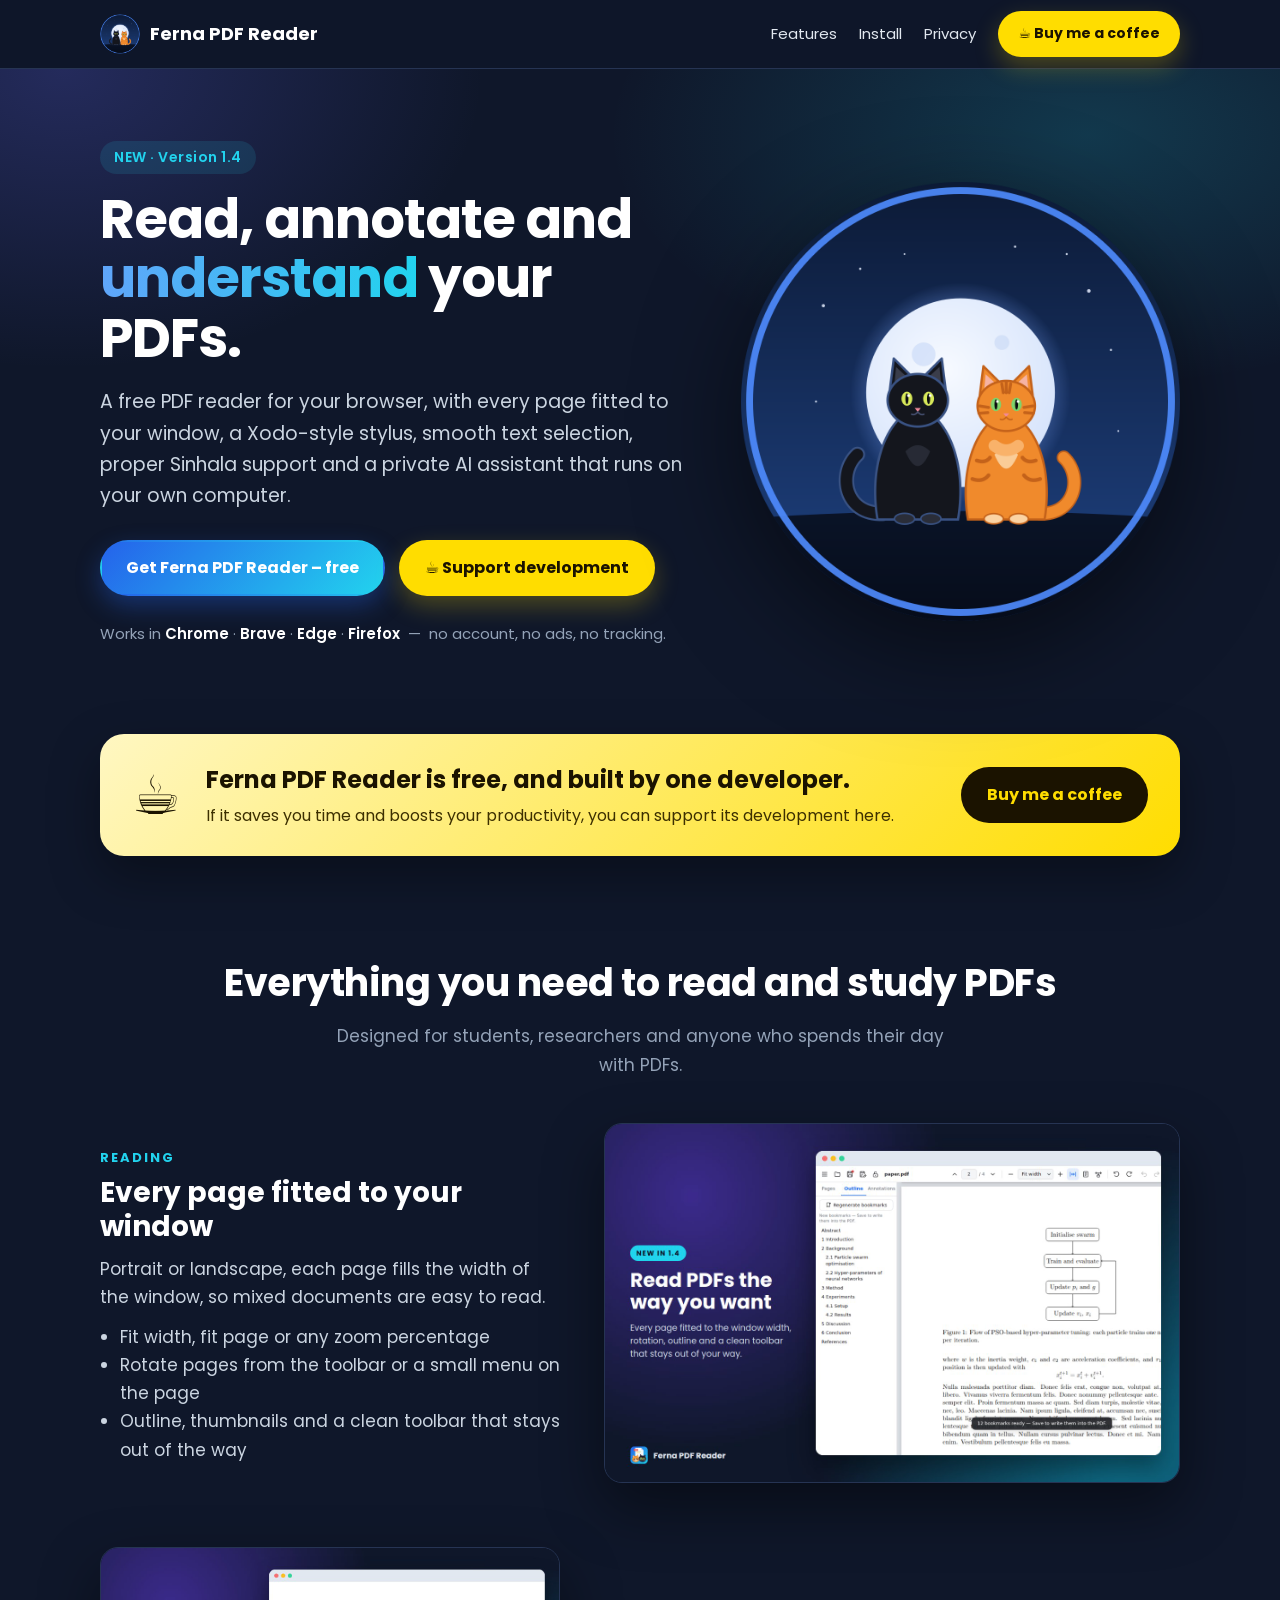
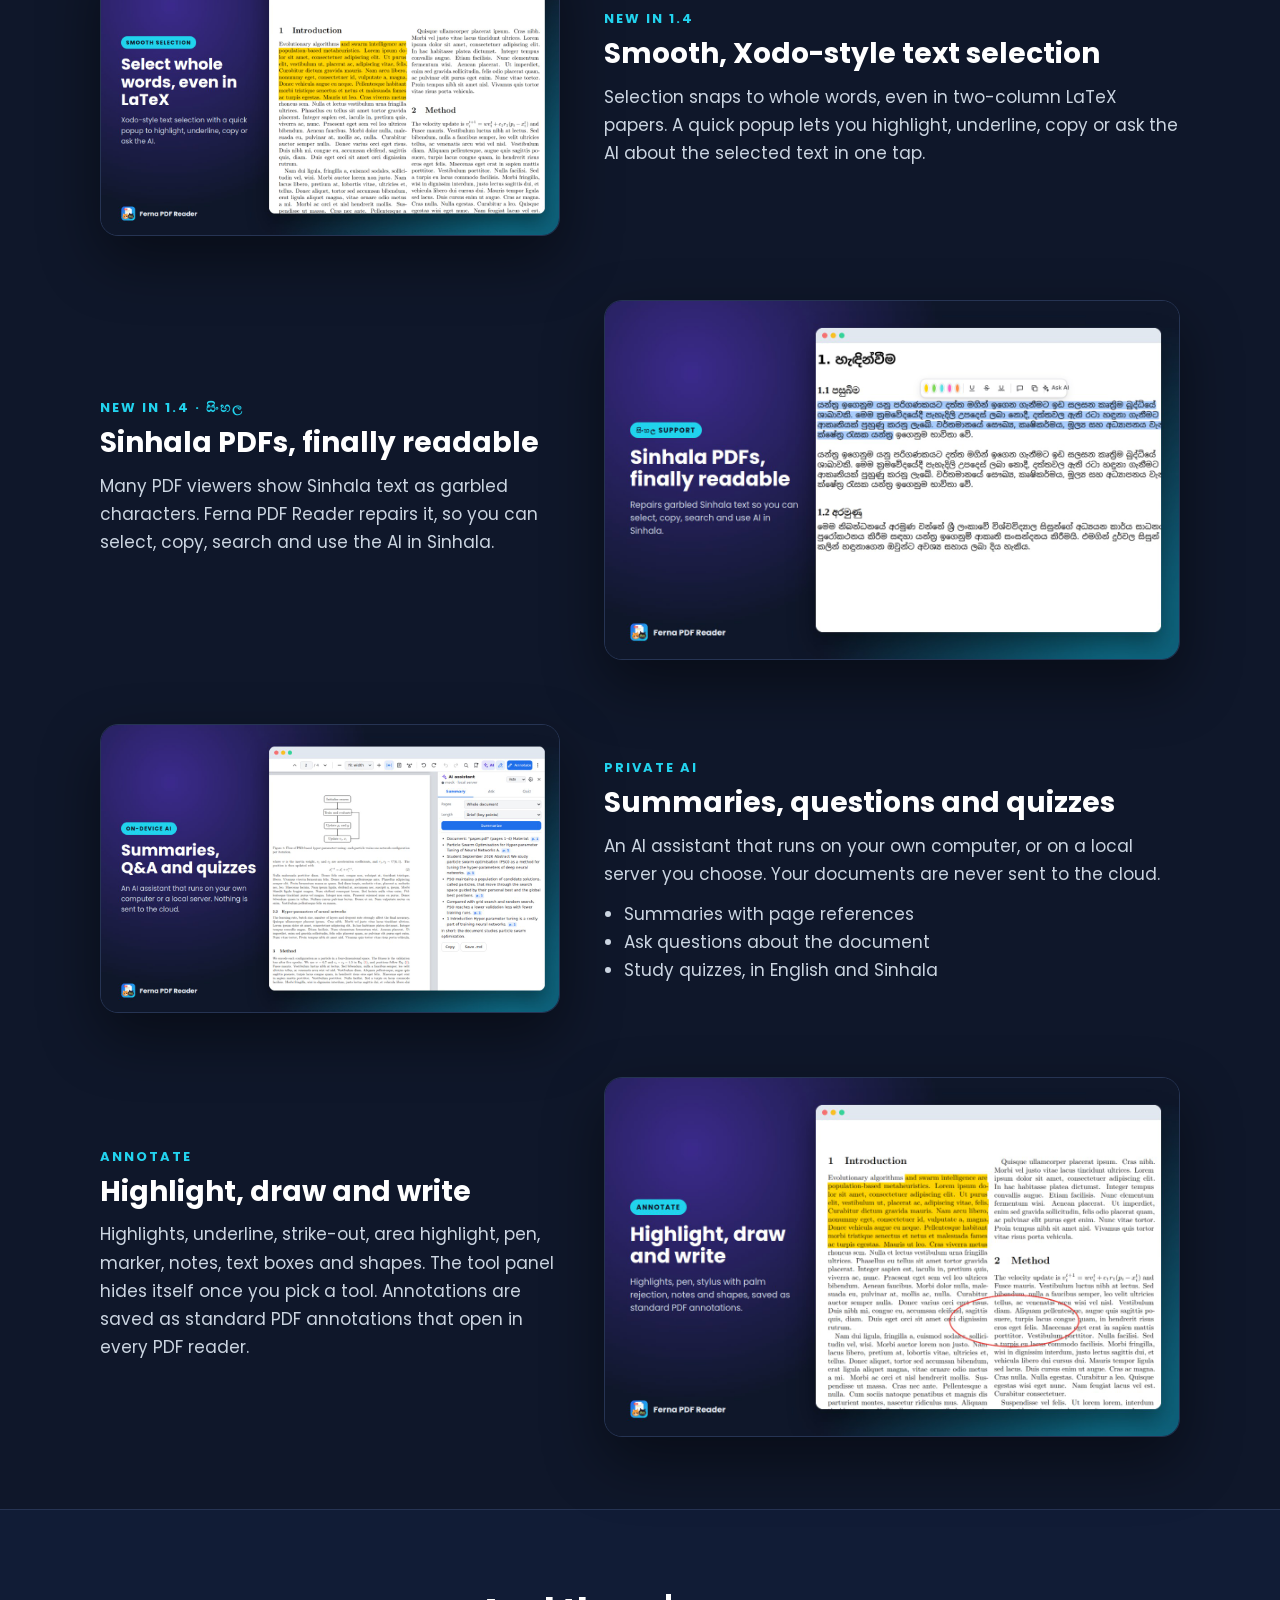
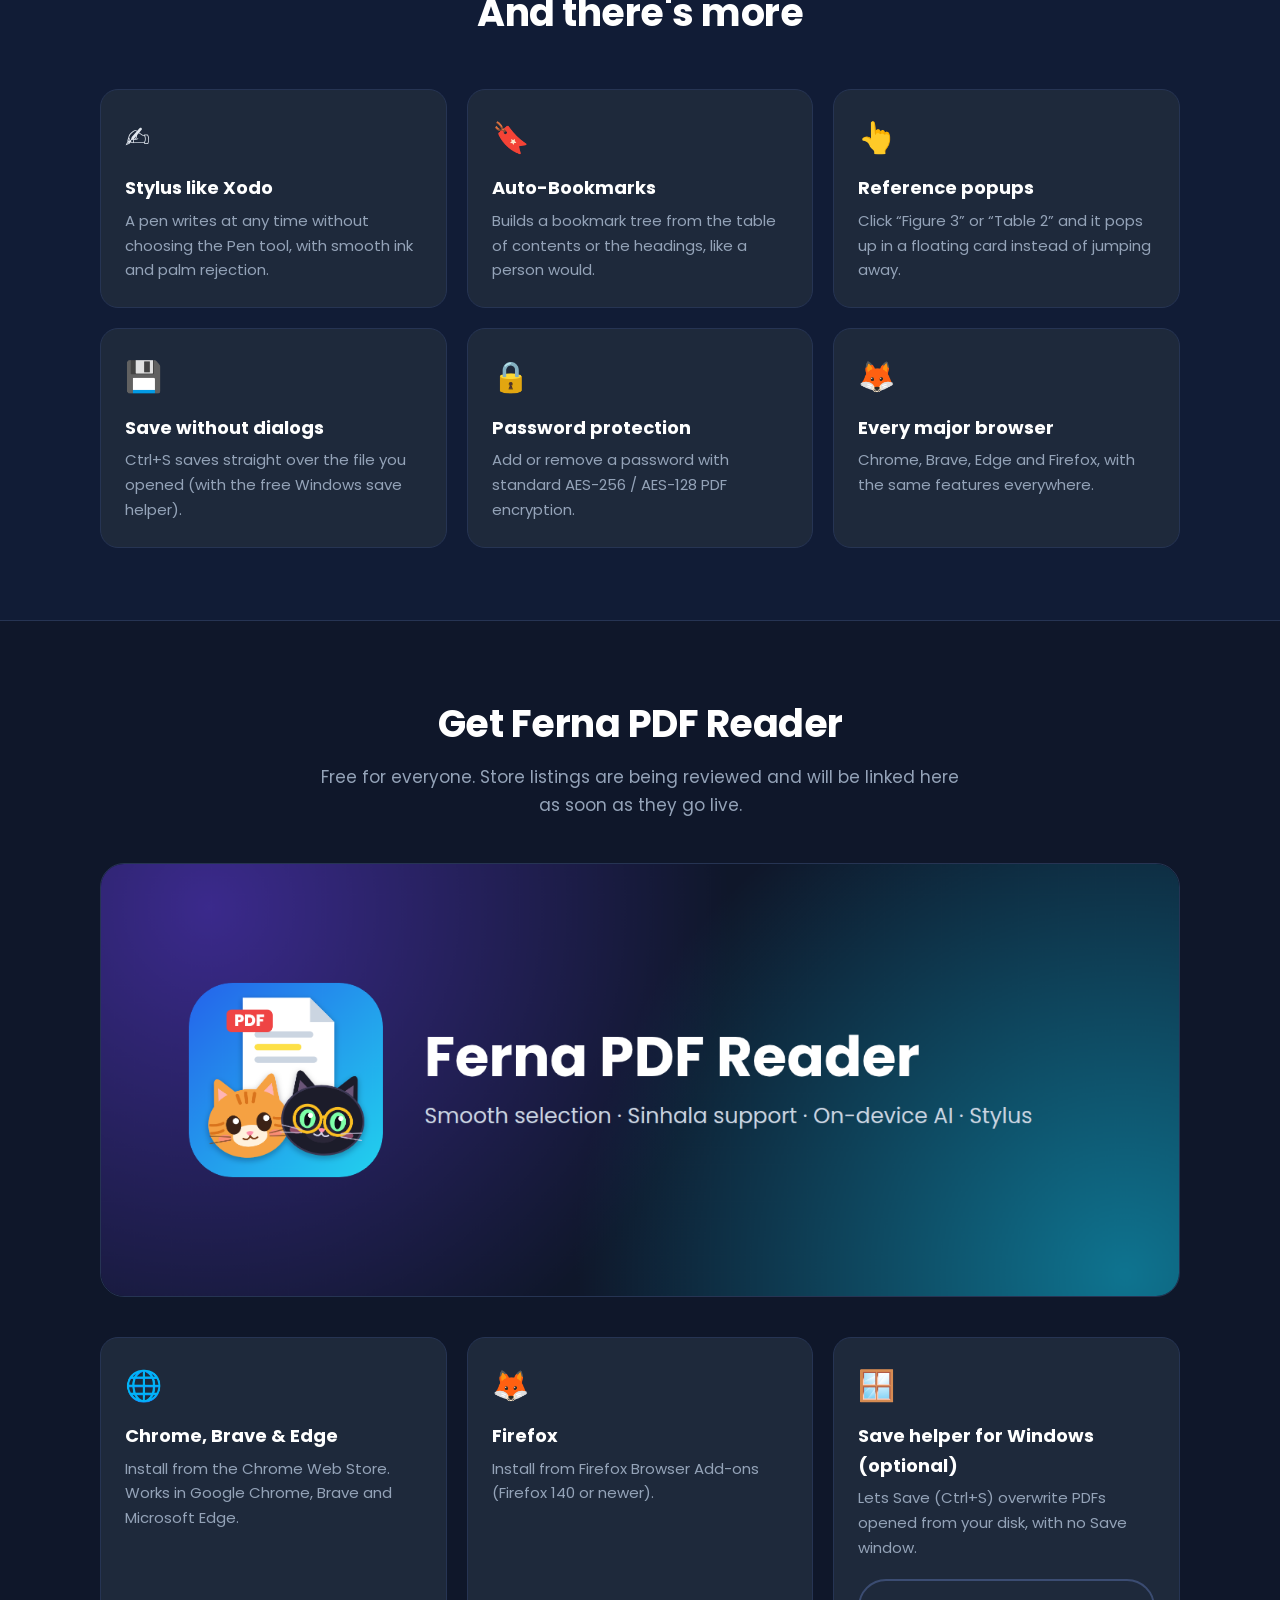
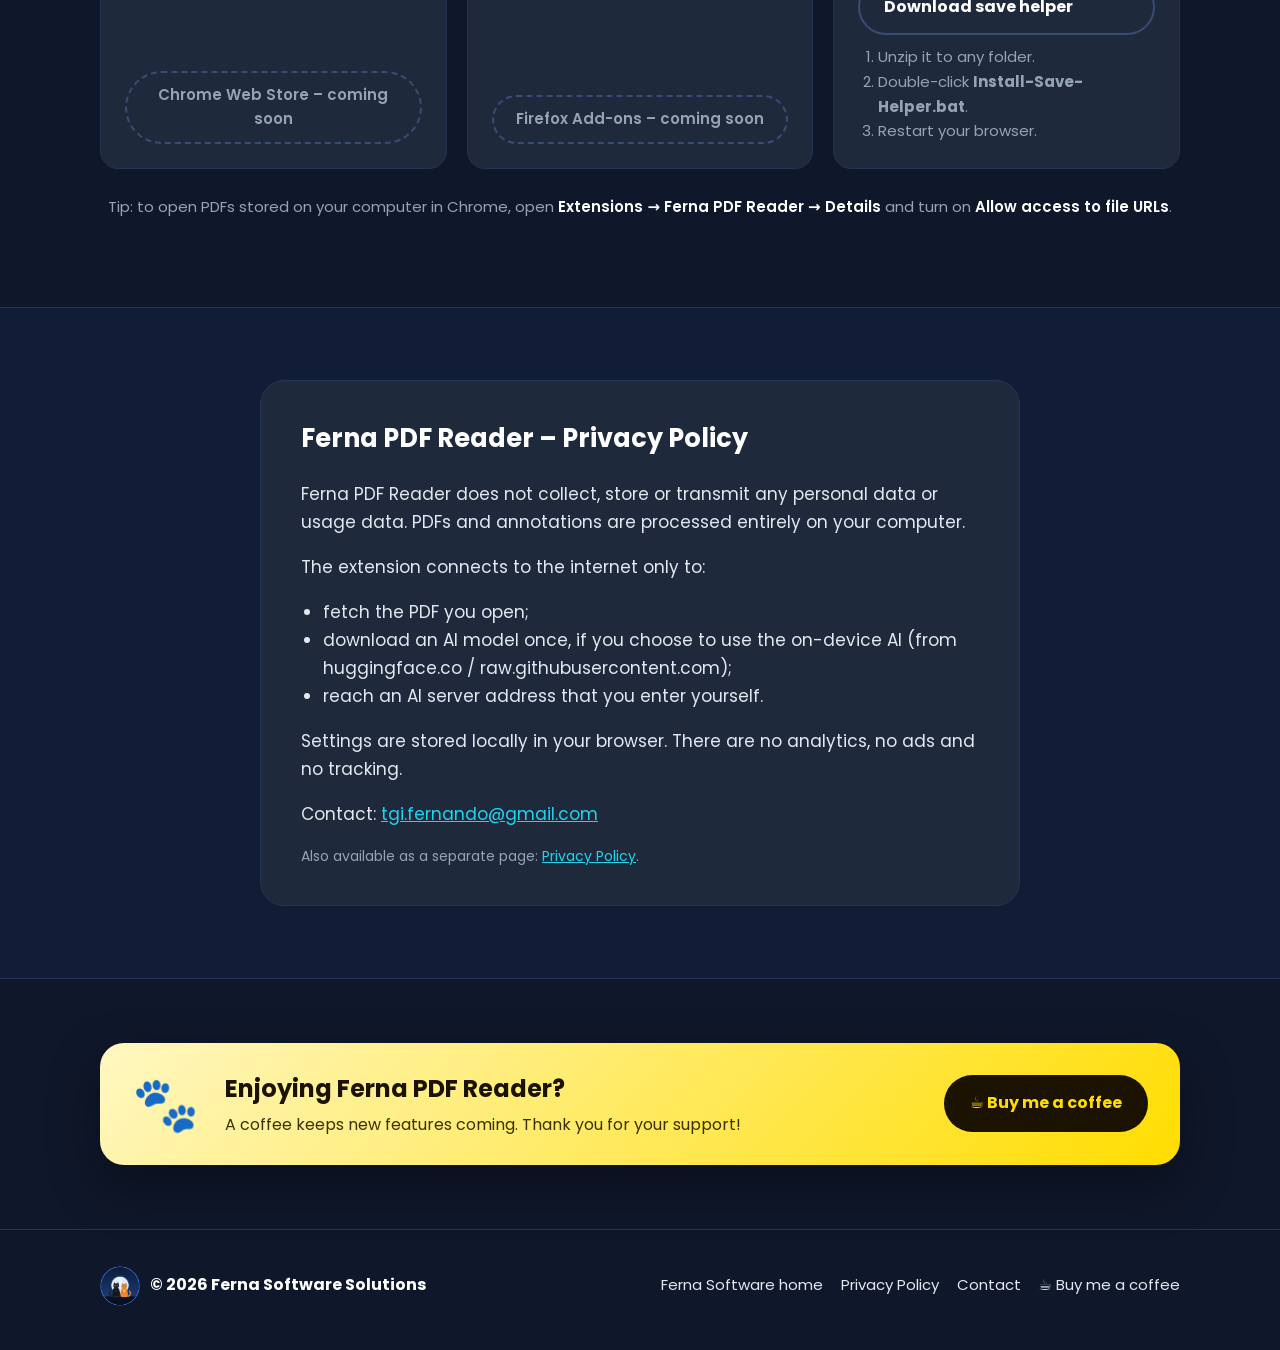
==== ferna-pdf-reader/index.html @ 23921cb3 "Add files via upload" ====
<!doctype html>
<html lang="en">
<head>
<meta charset="utf-8">
<meta name="viewport" content="width=device-width, initial-scale=1">
<title>Ferna PDF Reader – Free PDF reader &amp; annotator for Chrome, Edge &amp; Firefox</title>
<meta name="description" content="Ferna PDF Reader: a free PDF reader and annotator with fit-to-width pages, Xodo-style stylus, smooth text selection, Sinhala support, reference popups and private on-device AI.">
<meta property="og:title" content="Ferna PDF Reader">
<meta property="og:description" content="Free PDF reader & annotator: smooth selection, Sinhala support, on-device AI, stylus.">
<meta property="og:image" content="assets/ferna-pdf-reader-banner.png">
<link rel="icon" type="image/png" sizes="32x32" href="assets/favicon-32.png">
<link rel="apple-touch-icon" href="assets/favicon-180.png">
<link rel="preconnect" href="https://fonts.googleapis.com">
<link rel="preconnect" href="https://fonts.gstatic.com" crossorigin>
<link href="https://fonts.googleapis.com/css2?family=Poppins:wght@400;500;600;700&display=swap" rel="stylesheet">
<link rel="stylesheet" href="style.css">
</head>
<body>

<header class="top">
  <div class="wrap">
    <a class="brand" href="#top"><img src="assets/ferna-cats-logo.png" alt="Ferna PDF Reader logo"><span>Ferna PDF Reader</span></a>
    <nav class="links">
      <a href="#features">Features</a>
      <a href="#install">Install</a>
      <a href="#privacy">Privacy</a>
      <a class="btn btn-coffee" href="https://buymeacoffee.com/fernasolutions" target="_blank" rel="noopener">☕ Buy me a coffee</a>
    </nav>
  </div>
</header>

<main id="top">

  <!-- Hero -->
  <div class="hero">
    <div class="wrap">
      <div>
        <span class="pill">NEW · Version 1.4</span>
        <h1>Read, annotate and <span>understand</span> your PDFs.</h1>
        <p class="lead">A free PDF reader for your browser, with every page fitted to your window, a Xodo-style stylus,
          smooth text selection, proper Sinhala support and a private AI assistant that runs on your own computer.</p>
        <div class="cta">
          <a class="btn btn-primary" href="#install">Get Ferna PDF Reader – free</a>
          <a class="btn btn-coffee" href="https://buymeacoffee.com/fernasolutions" target="_blank" rel="noopener">☕ Support development</a>
        </div>
        <p class="browsers">Works in <b>Chrome</b> · <b>Brave</b> · <b>Edge</b> · <b>Firefox</b> &nbsp;—&nbsp; no account, no ads, no tracking.</p>
      </div>
      <div class="hero-art">
        <img src="assets/ferna-cats-logo.png" alt="The Ferna cats sitting under a full moon">
      </div>
    </div>
  </div>

  <!-- Buy Me a Coffee (prominent) -->
  <div class="support">
    <div class="wrap">
      <div class="support-card">
        <div class="cup">☕</div>
        <div>
          <h2>Ferna PDF Reader is free, and built by one developer.</h2>
          <p>If it saves you time and boosts your productivity, you can support its development here.</p>
        </div>
        <a class="btn" href="https://buymeacoffee.com/fernasolutions" target="_blank" rel="noopener">Buy me a coffee</a>
      </div>
    </div>
  </div>

  <!-- Features -->
  <section id="features">
    <div class="wrap">
      <div class="section-title">
        <h2>Everything you need to read and study PDFs</h2>
        <p>Designed for students, researchers and anyone who spends their day with PDFs.</p>
      </div>

      <div class="feature">
        <div class="text">
          <span class="tag">Reading</span>
          <h3>Every page fitted to your window</h3>
          <p>Portrait or landscape, each page fills the width of the window, so mixed documents are easy to read.</p>
          <ul>
            <li>Fit width, fit page or any zoom percentage</li>
            <li>Rotate pages from the toolbar or a small menu on the page</li>
            <li>Outline, thumbnails and a clean toolbar that stays out of the way</li>
          </ul>
        </div>
        <div class="shot"><img src="assets/screenshot-1-reader.jpg" alt="Ferna PDF Reader showing a document with its outline" loading="lazy"></div>
      </div>

      <div class="feature flip">
        <div class="text">
          <span class="tag">New in 1.4</span>
          <h3>Smooth, Xodo-style text selection</h3>
          <p>Selection snaps to whole words, even in two-column LaTeX papers. A quick popup lets you highlight,
            underline, copy or ask the AI about the selected text in one tap.</p>
        </div>
        <div class="shot"><img src="assets/screenshot-2-selection.jpg" alt="Highlighted text in a two-column paper" loading="lazy"></div>
      </div>

      <div class="feature">
        <div class="text">
          <span class="tag">New in 1.4 · සිංහල</span>
          <h3>Sinhala PDFs, finally readable</h3>
          <p>Many PDF viewers show Sinhala text as garbled characters. Ferna PDF Reader repairs it, so you can select,
            copy, search and use the AI in Sinhala.</p>
        </div>
        <div class="shot"><img src="assets/screenshot-3-sinhala.jpg" alt="A Sinhala PDF with selectable text" loading="lazy"></div>
      </div>

      <div class="feature flip">
        <div class="text">
          <span class="tag">Private AI</span>
          <h3>Summaries, questions and quizzes</h3>
          <p>An AI assistant that runs on your own computer, or on a local server you choose. Your documents are never
            sent to the cloud.</p>
          <ul>
            <li>Summaries with page references</li>
            <li>Ask questions about the document</li>
            <li>Study quizzes, in English and Sinhala</li>
          </ul>
        </div>
        <div class="shot"><img src="assets/screenshot-4-ai.jpg" alt="The AI assistant summarising a paper" loading="lazy"></div>
      </div>

      <div class="feature">
        <div class="text">
          <span class="tag">Annotate</span>
          <h3>Highlight, draw and write</h3>
          <p>Highlights, underline, strike-out, area highlight, pen, marker, notes, text boxes and shapes. The tool panel
            hides itself once you pick a tool. Annotations are saved as standard PDF annotations that open in every PDF reader.</p>
        </div>
        <div class="shot"><img src="assets/screenshot-5-annotate.jpg" alt="Highlighted text and pen ink on a page" loading="lazy"></div>
      </div>
    </div>
  </section>

  <!-- More features -->
  <section class="alt">
    <div class="wrap">
      <div class="section-title"><h2>And there's more</h2></div>
      <div class="grid">
        <div class="card"><div class="ic">✍️</div><h4>Stylus like Xodo</h4><p>A pen writes at any time without choosing the Pen tool, with smooth ink and palm rejection.</p></div>
        <div class="card"><div class="ic">🔖</div><h4>Auto-Bookmarks</h4><p>Builds a bookmark tree from the table of contents or the headings, like a person would.</p></div>
        <div class="card"><div class="ic">👆</div><h4>Reference popups</h4><p>Click “Figure 3” or “Table 2” and it pops up in a floating card instead of jumping away.</p></div>
        <div class="card"><div class="ic">💾</div><h4>Save without dialogs</h4><p>Ctrl+S saves straight over the file you opened (with the free Windows save helper).</p></div>
        <div class="card"><div class="ic">🔒</div><h4>Password protection</h4><p>Add or remove a password with standard AES-256 / AES-128 PDF encryption.</p></div>
        <div class="card"><div class="ic">🦊</div><h4>Every major browser</h4><p>Chrome, Brave, Edge and Firefox, with the same features everywhere.</p></div>
      </div>
    </div>
  </section>

  <!-- Install -->
  <section id="install">
    <div class="wrap">
      <div class="section-title">
        <h2>Get Ferna PDF Reader</h2>
        <p>Free for everyone. Store listings are being reviewed and will be linked here as soon as they go live.</p>
      </div>
      <div class="banner"><img src="assets/ferna-pdf-reader-banner.png" alt="Ferna PDF Reader – Smooth selection, Sinhala support, on-device AI, stylus"></div>
      <div class="install">
        <div class="card">
          <div class="ic">🌐</div>
          <h4>Chrome, Brave &amp; Edge</h4>
          <p>Install from the Chrome Web Store. Works in Google Chrome, Brave and Microsoft Edge.</p>
          <span class="badge-soon">Chrome Web Store – coming soon</span>
        </div>
        <div class="card">
          <div class="ic">🦊</div>
          <h4>Firefox</h4>
          <p>Install from Firefox Browser Add-ons (Firefox 140 or newer).</p>
          <span class="badge-soon">Firefox Add-ons – coming soon</span>
        </div>
        <div class="card">
          <div class="ic">🪟</div>
          <h4>Save helper for Windows (optional)</h4>
          <p>Lets Save (Ctrl+S) overwrite PDFs opened from your disk, with no Save window.</p>
          <a class="btn btn-ghost" href="downloads/Ferna-PDF-Save-Helper-1.4.0.zip">Download save helper</a>
          <ol class="steps">
            <li>Unzip it to any folder.</li>
            <li>Double-click <b>Install-Save-Helper.bat</b>.</li>
            <li>Restart your browser.</li>
          </ol>
        </div>
      </div>
      <p class="browsers" style="text-align:center">Tip: to open PDFs stored on your computer in Chrome, open <b>Extensions → Ferna PDF Reader → Details</b>
        and turn on <b>Allow access to file URLs</b>.</p>
    </div>
  </section>

  <!-- Privacy policy -->
  <section id="privacy" class="alt">
    <div class="wrap">
      <div class="policy">
        <h2>Ferna PDF Reader – Privacy Policy</h2>
        <p>Ferna PDF Reader does not collect, store or transmit any personal data or usage data. PDFs and annotations are processed entirely on your computer.</p>
        <p>The extension connects to the internet only to:</p>
        <ul>
          <li>fetch the PDF you open;</li>
          <li>download an AI model once, if you choose to use the on-device AI (from huggingface.co / raw.githubusercontent.com);</li>
          <li>reach an AI server address that you enter yourself.</li>
        </ul>
        <p>Settings are stored locally in your browser. There are no analytics, no ads and no tracking.</p>
        <p>Contact: <a href="mailto:tgi.fernando@gmail.com">tgi.fernando@gmail.com</a></p>
        <p class="note">Also available as a separate page: <a href="privacy.html">Privacy Policy</a>.</p>
      </div>
    </div>
  </section>

  <!-- Closing support call -->
  <div class="support" style="padding:64px 0">
    <div class="wrap">
      <div class="support-card">
        <div class="cup">🐾</div>
        <div>
          <h2>Enjoying Ferna PDF Reader?</h2>
          <p>A coffee keeps new features coming. Thank you for your support!</p>
        </div>
        <a class="btn" href="https://buymeacoffee.com/fernasolutions" target="_blank" rel="noopener">☕ Buy me a coffee</a>
      </div>
    </div>
  </div>

</main>

<footer>
  <div class="wrap">
    <a class="brand" href="https://tgi25.github.io/ferna-software/"><img src="assets/ferna-cats-logo.png" alt="">© 2026 Ferna Software Solutions</a>
    <nav>
      <a href="https://tgi25.github.io/ferna-software/">Ferna Software home</a>
      <a href="privacy.html">Privacy Policy</a>
      <a href="mailto:tgi.fernando@gmail.com">Contact</a>
      <a href="https://buymeacoffee.com/fernasolutions" target="_blank" rel="noopener">☕ Buy me a coffee</a>
    </nav>
  </div>
</footer>

</body>
</html>
---- ferna-pdf-reader/style.css ----
/* Ferna PDF Reader – website styles (no JavaScript used anywhere on the site) */
:root {
  --navy: #0f172a; --navy-2: #111c36; --slate: #1e293b; --line: #263453;
  --text: #e2e8f0; --muted: #94a3b8; --blue: #3b82f6; --cyan: #22d3ee;
  --orange: #f59e0b; --coffee: #ffdd00; --coffee-ink: #1b1300;
  --radius: 18px; --max: 1120px;
}
* { box-sizing: border-box; }
html { scroll-behavior: smooth; }
body {
  margin: 0; background: var(--navy); color: var(--text);
  font: 17px/1.65 "Poppins", system-ui, -apple-system, "Segoe UI", Roboto, "Noto Sans Sinhala", sans-serif;
}
img { max-width: 100%; display: block; }
a { color: var(--cyan); }
.wrap { max-width: var(--max); margin: 0 auto; padding: 0 20px; }

/* header */
header.top {
  position: sticky; top: 0; z-index: 10;
  background: rgba(15, 23, 42, .88); backdrop-filter: blur(10px);
  border-bottom: 1px solid var(--line);
}
header.top .wrap { display: flex; align-items: center; gap: 18px; height: 68px; }
.brand { display: flex; align-items: center; gap: 10px; color: #fff; text-decoration: none; font-weight: 700; font-size: 18px; }
.brand img { width: 40px; height: 40px; border-radius: 50%; }
nav.links { margin-left: auto; display: flex; align-items: center; gap: 22px; }
nav.links a { color: var(--text); text-decoration: none; font-size: 15px; }
nav.links a:hover { color: var(--cyan); }

/* buttons */
.btn {
  display: inline-flex; align-items: center; gap: 10px; padding: 13px 24px; border-radius: 999px;
  font-weight: 700; font-size: 16px; text-decoration: none; border: 2px solid transparent; transition: transform .15s, box-shadow .15s;
}
.btn:hover { transform: translateY(-2px); }
.btn-primary { background: linear-gradient(135deg, #2563eb, #22d3ee); color: #fff; box-shadow: 0 10px 24px rgba(37, 99, 235, .35); }
.btn-ghost { border-color: #3b4c72; color: #fff; }
.btn-coffee { background: var(--coffee); color: var(--coffee-ink); box-shadow: 0 10px 24px rgba(255, 221, 0, .25); }
nav.links .btn-coffee { padding: 9px 18px; font-size: 14px; color: var(--coffee-ink); }
nav.links .btn-coffee:hover { color: var(--coffee-ink); }

/* hero */
.hero {
  background:
    radial-gradient(800px 420px at 85% 10%, rgba(34, 211, 238, .18), transparent 60%),
    radial-gradient(700px 500px at 5% 0%, rgba(99, 102, 241, .25), transparent 60%);
  padding: 72px 0 64px;
}
.hero .wrap { display: grid; grid-template-columns: 1.15fr .85fr; gap: 48px; align-items: center; }
.pill { display: inline-block; padding: 5px 14px; border-radius: 999px; background: rgba(34, 211, 238, .12); color: var(--cyan); font-weight: 600; font-size: 14px; letter-spacing: .5px; }
h1 { font-size: clamp(34px, 5vw, 54px); line-height: 1.1; margin: 16px 0 18px; color: #fff; letter-spacing: -1px; }
h1 span { background: linear-gradient(90deg, #60a5fa, #22d3ee); -webkit-background-clip: text; background-clip: text; color: transparent; }
.lead { font-size: 19px; color: #cbd5e1; margin: 0 0 28px; }
.cta { display: flex; flex-wrap: wrap; gap: 14px; }
.browsers { margin-top: 26px; color: var(--muted); font-size: 15px; }
.browsers b { color: #fff; font-weight: 600; }
.hero-art img { width: 100%; max-width: 440px; margin: 0 auto; filter: drop-shadow(0 30px 50px rgba(0, 0, 0, .5)); }

/* support band */
.support { padding: 8px 0 24px; }
.support-card {
  display: grid; grid-template-columns: auto 1fr auto; gap: 26px; align-items: center;
  background: linear-gradient(135deg, #fff7c2, #ffdd00); color: var(--coffee-ink);
  border-radius: 24px; padding: 26px 32px; box-shadow: 0 20px 50px rgba(0, 0, 0, .35);
}
.support-card .cup { font-size: 54px; line-height: 1; }
.support-card h2 { margin: 0 0 4px; font-size: 24px; }
.support-card p { margin: 0; font-size: 16px; color: #3d3000; }
.support-card .btn { background: var(--coffee-ink); color: var(--coffee); }

/* sections */
section { padding: 72px 0; }
.section-title { text-align: center; margin-bottom: 44px; }
.section-title h2 { font-size: clamp(28px, 3.6vw, 38px); margin: 0 0 8px; color: #fff; letter-spacing: -.5px; }
.section-title p { color: var(--muted); margin: 0 auto; max-width: 640px; }
.alt { background: var(--navy-2); border-top: 1px solid var(--line); border-bottom: 1px solid var(--line); }

/* feature rows */
.feature { display: grid; grid-template-columns: 1fr 1.25fr; gap: 44px; align-items: center; margin-bottom: 64px; }
.feature:last-child { margin-bottom: 0; }
.feature.flip .text { order: 2; }
.feature .tag { color: var(--cyan); font-weight: 700; font-size: 13px; letter-spacing: 2px; text-transform: uppercase; }
.feature h3 { font-size: 28px; margin: 6px 0 12px; color: #fff; line-height: 1.2; }
.feature p { color: #cbd5e1; margin: 0 0 12px; }
.feature ul { margin: 0; padding-left: 20px; color: #cbd5e1; }
.shot { border-radius: var(--radius); overflow: hidden; border: 1px solid var(--line); box-shadow: 0 24px 60px rgba(0, 0, 0, .45); }

/* small cards */
.grid { display: grid; grid-template-columns: repeat(3, 1fr); gap: 20px; }
.card { background: var(--slate); border: 1px solid var(--line); border-radius: var(--radius); padding: 24px; }
.card .ic { font-size: 30px; }
.card h4 { margin: 10px 0 6px; font-size: 18px; color: #fff; }
.card p { margin: 0; color: var(--muted); font-size: 15px; }

/* install */
.install { display: grid; grid-template-columns: repeat(3, 1fr); gap: 20px; }
.install .card { display: flex; flex-direction: column; }
.install .card p { flex: 1; margin-bottom: 18px; }
.badge-soon { display: inline-block; padding: 10px 18px; border-radius: 999px; border: 2px dashed #3b4c72; color: var(--muted); font-weight: 600; font-size: 15px; text-align: center; }
.steps { margin: 10px 0 0; padding-left: 20px; color: var(--muted); font-size: 15px; }
.banner { border-radius: 24px; overflow: hidden; margin-bottom: 40px; border: 1px solid var(--line); }

/* privacy */
.policy { max-width: 760px; margin: 0 auto; background: var(--slate); border: 1px solid var(--line); border-radius: 24px; padding: 36px 40px; }
.policy h2 { margin-top: 0; color: #fff; }
.policy ul { padding-left: 22px; }
.policy .note { color: var(--muted); font-size: 14px; margin-bottom: 0; }

/* footer */
footer { border-top: 1px solid var(--line); padding: 36px 0 44px; color: var(--muted); font-size: 15px; }
footer .wrap { display: flex; flex-wrap: wrap; gap: 20px; align-items: center; justify-content: space-between; }
footer .brand { font-size: 16px; }
footer nav { display: flex; flex-wrap: wrap; gap: 18px; }
footer a { color: var(--text); text-decoration: none; }
footer a:hover { color: var(--cyan); }

/* privacy page */
.page { padding: 56px 0 72px; }
.page .back { display: inline-block; margin-bottom: 24px; color: var(--muted); text-decoration: none; }

/* responsive */
@media (max-width: 900px) {
  .hero .wrap, .feature { grid-template-columns: 1fr; gap: 28px; }
  .feature.flip .text { order: 0; }
  .hero-art { order: -1; }
  .hero-art img { max-width: 280px; }
  .grid, .install { grid-template-columns: 1fr 1fr; }
  .support-card { grid-template-columns: 1fr; text-align: center; justify-items: center; }
  nav.links a:not(.btn) { display: none; }
}
@media (max-width: 600px) {
  body { font-size: 16px; }
  section { padding: 54px 0; }
  .grid, .install { grid-template-columns: 1fr; }
  .policy { padding: 26px 22px; }
  .brand span { display: none; }
}
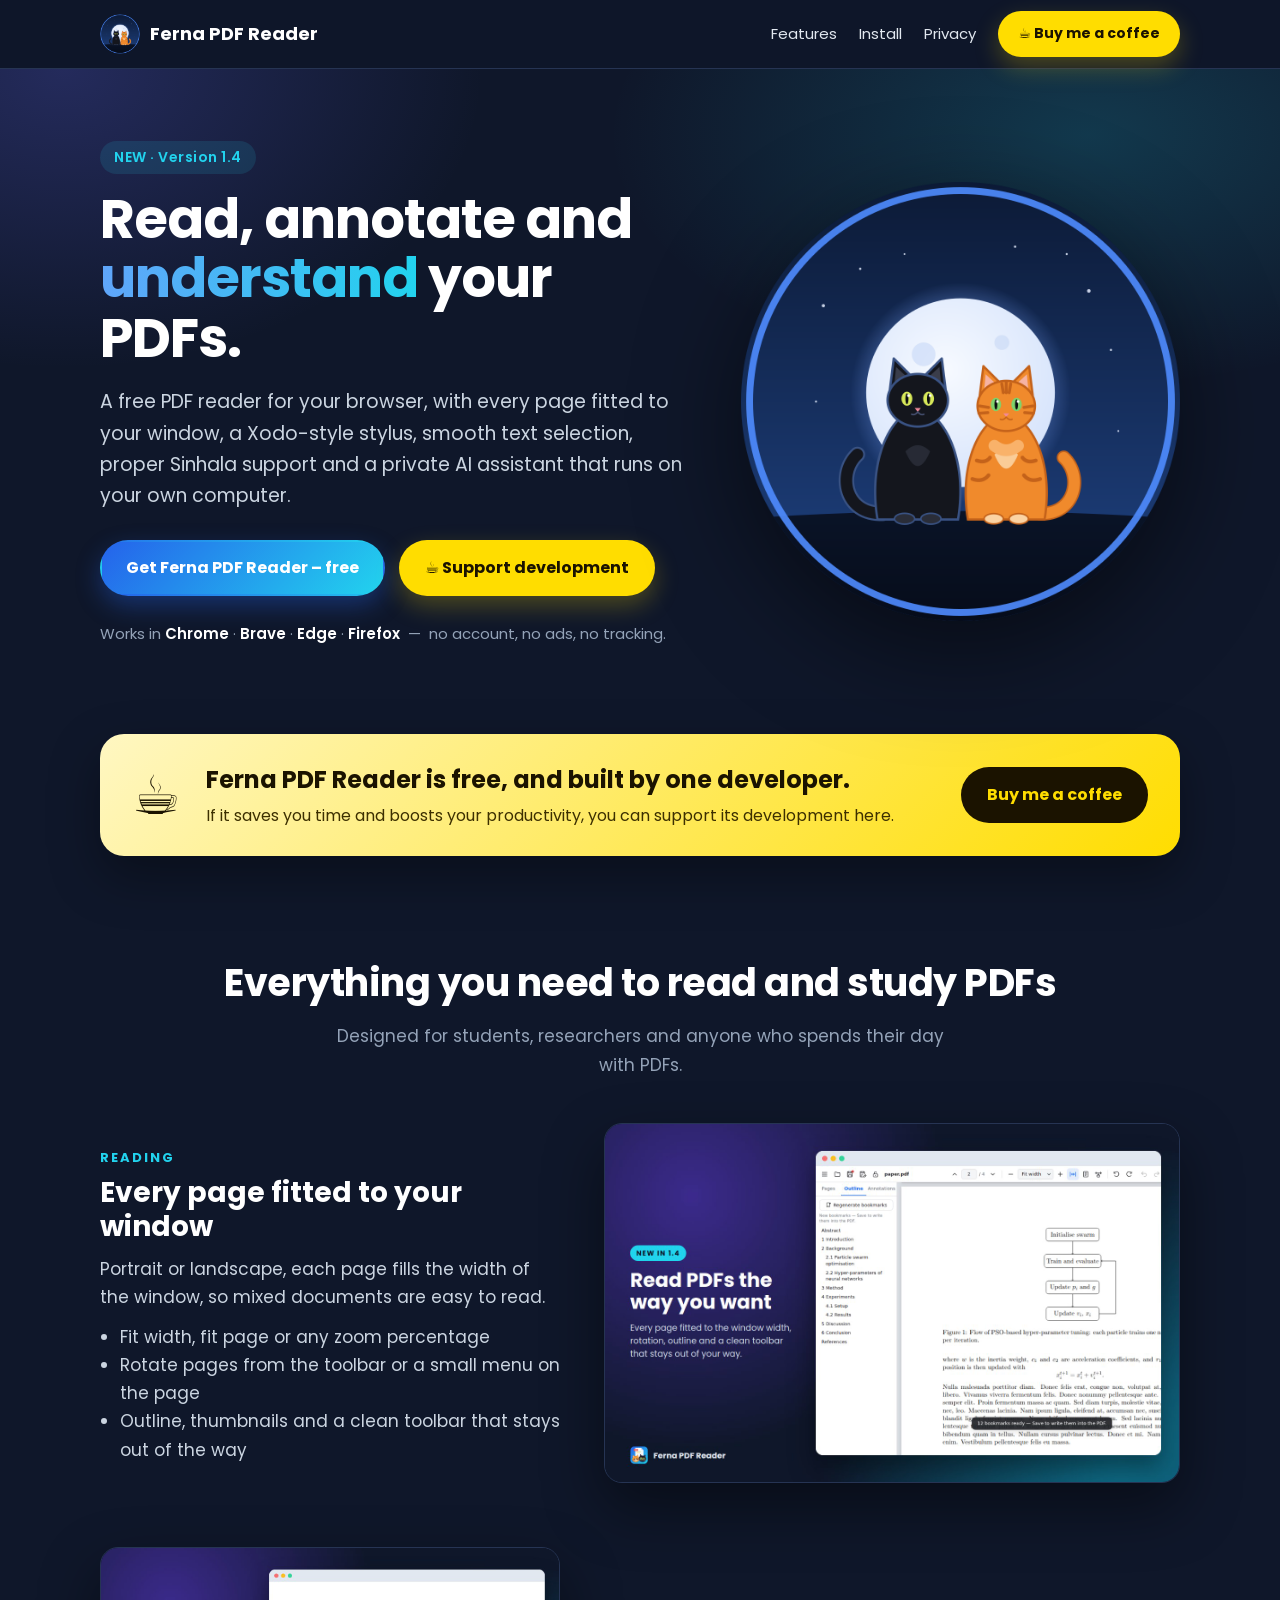
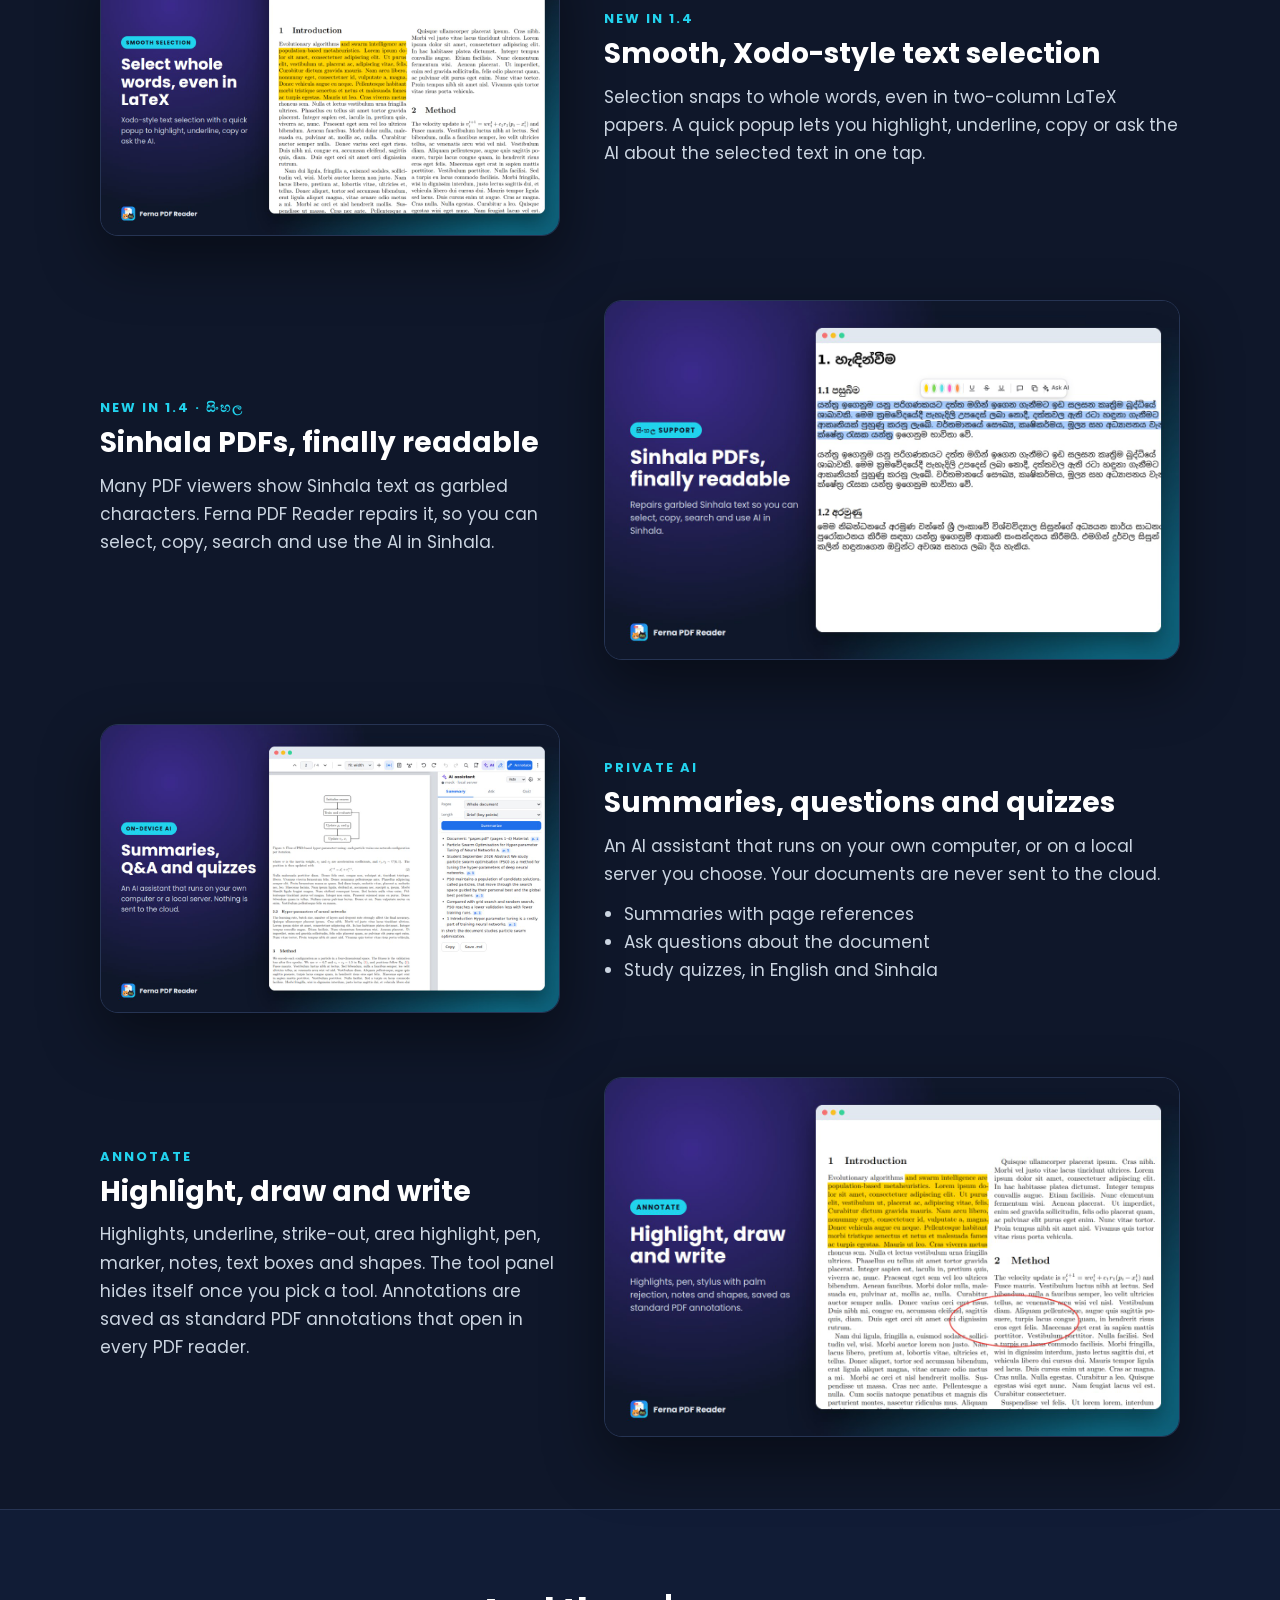
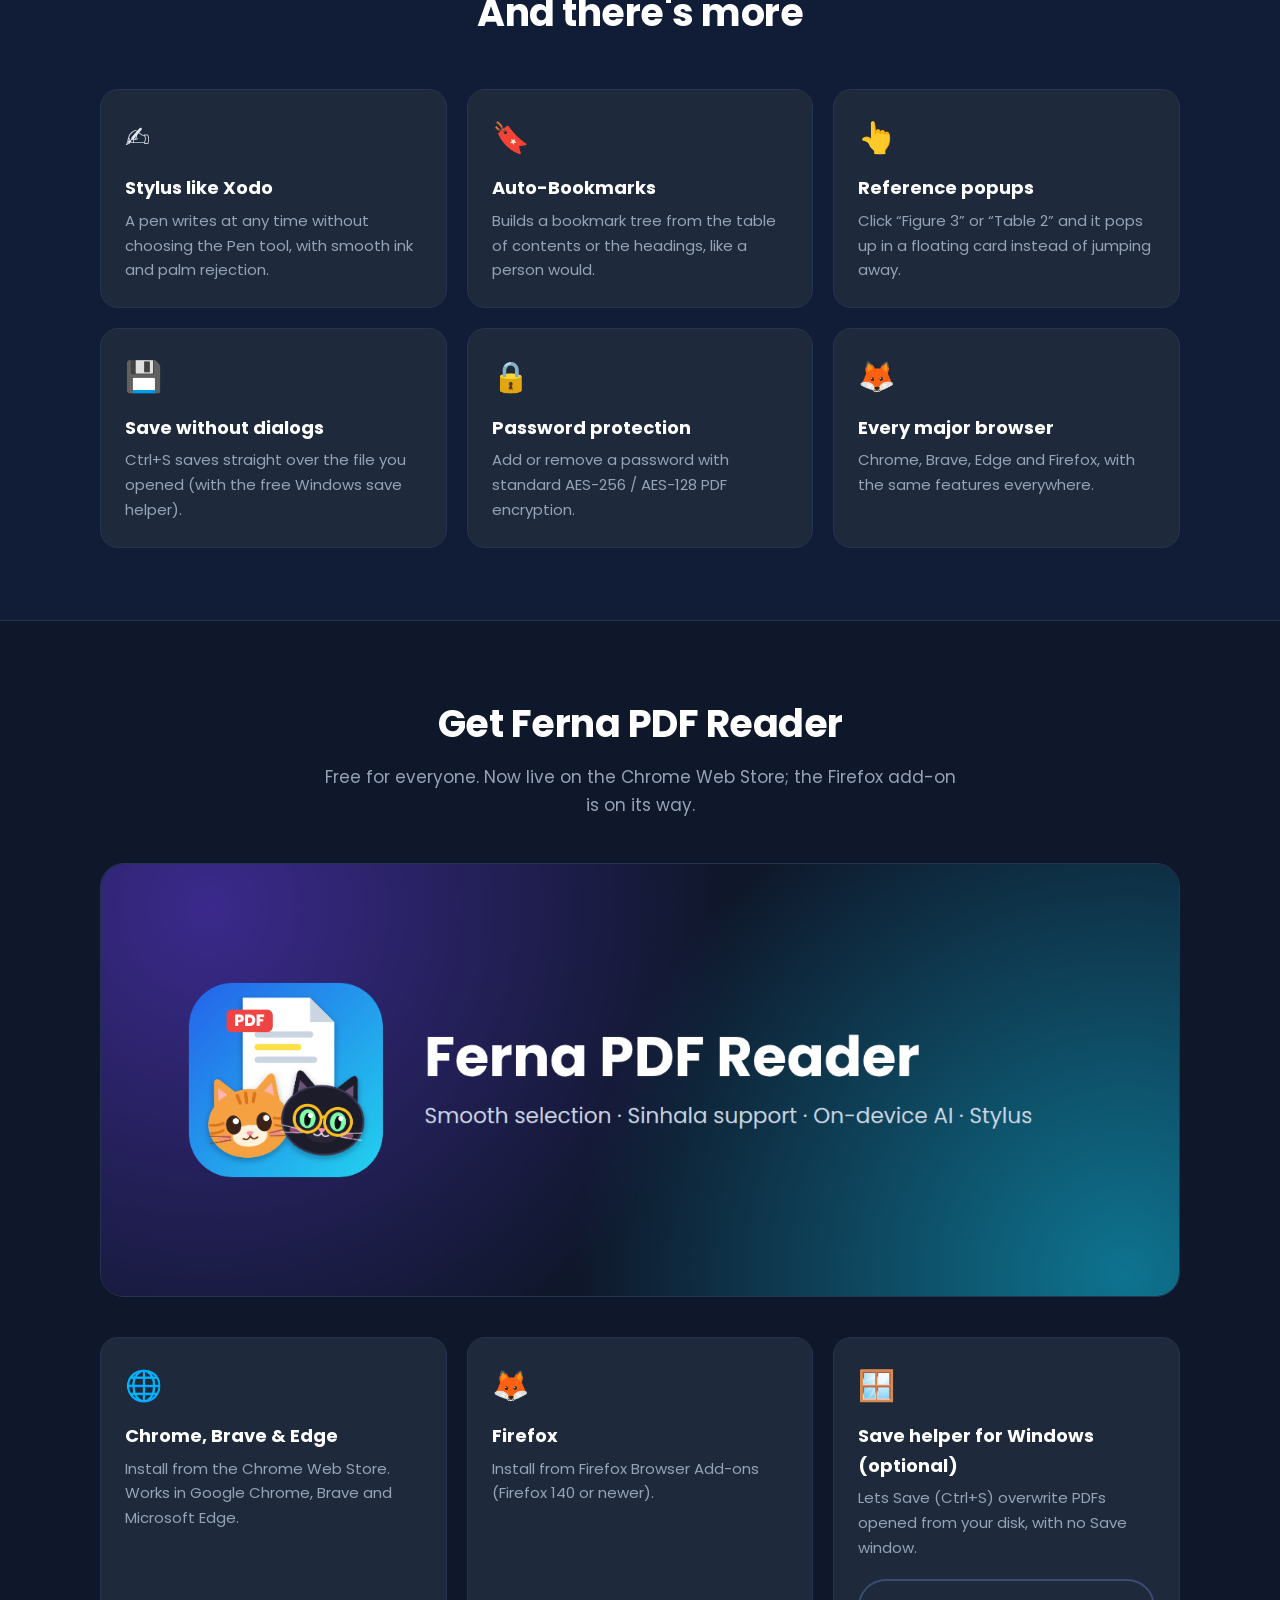
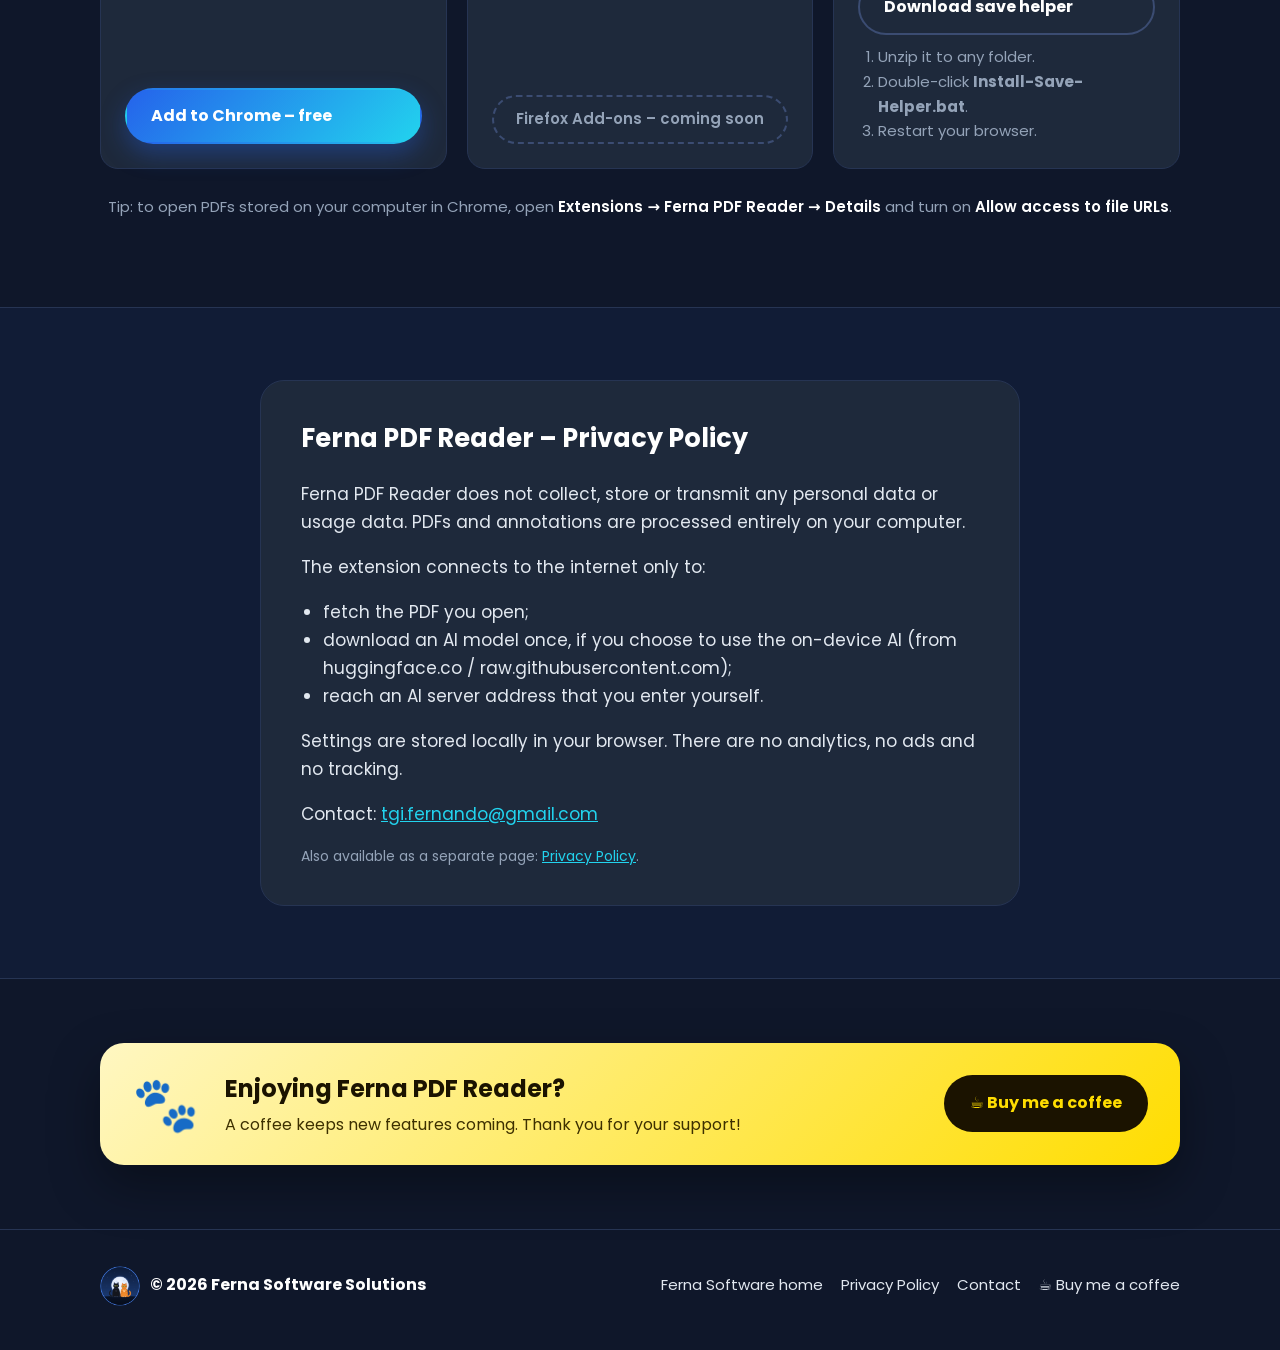
==== commit 1db854ca: "Update index.html" ====
--- a/ferna-pdf-reader/index.html
+++ b/ferna-pdf-reader/index.html
@@ -154,7 +154,7 @@
     <div class="wrap">
       <div class="section-title">
         <h2>Get Ferna PDF Reader</h2>
-        <p>Free for everyone. Store listings are being reviewed and will be linked here as soon as they go live.</p>
+        <p>Free for everyone. Now live on the Chrome Web Store; the Firefox add-on is on its way.</p>
       </div>
       <div class="banner"><img src="assets/ferna-pdf-reader-banner.png" alt="Ferna PDF Reader – Smooth selection, Sinhala support, on-device AI, stylus"></div>
       <div class="install">
@@ -162,7 +162,7 @@
           <div class="ic">🌐</div>
           <h4>Chrome, Brave &amp; Edge</h4>
           <p>Install from the Chrome Web Store. Works in Google Chrome, Brave and Microsoft Edge.</p>
-          <span class="badge-soon">Chrome Web Store – coming soon</span>
+          <a class="btn btn-primary" href="https://chromewebstore.google.com/detail/ferna-pdf-reader/idofhoblogjhkikpeecbjiijahbannco" target="_blank" rel="noopener">Add to Chrome – free</a>
         </div>
         <div class="card">
           <div class="ic">🦊</div>
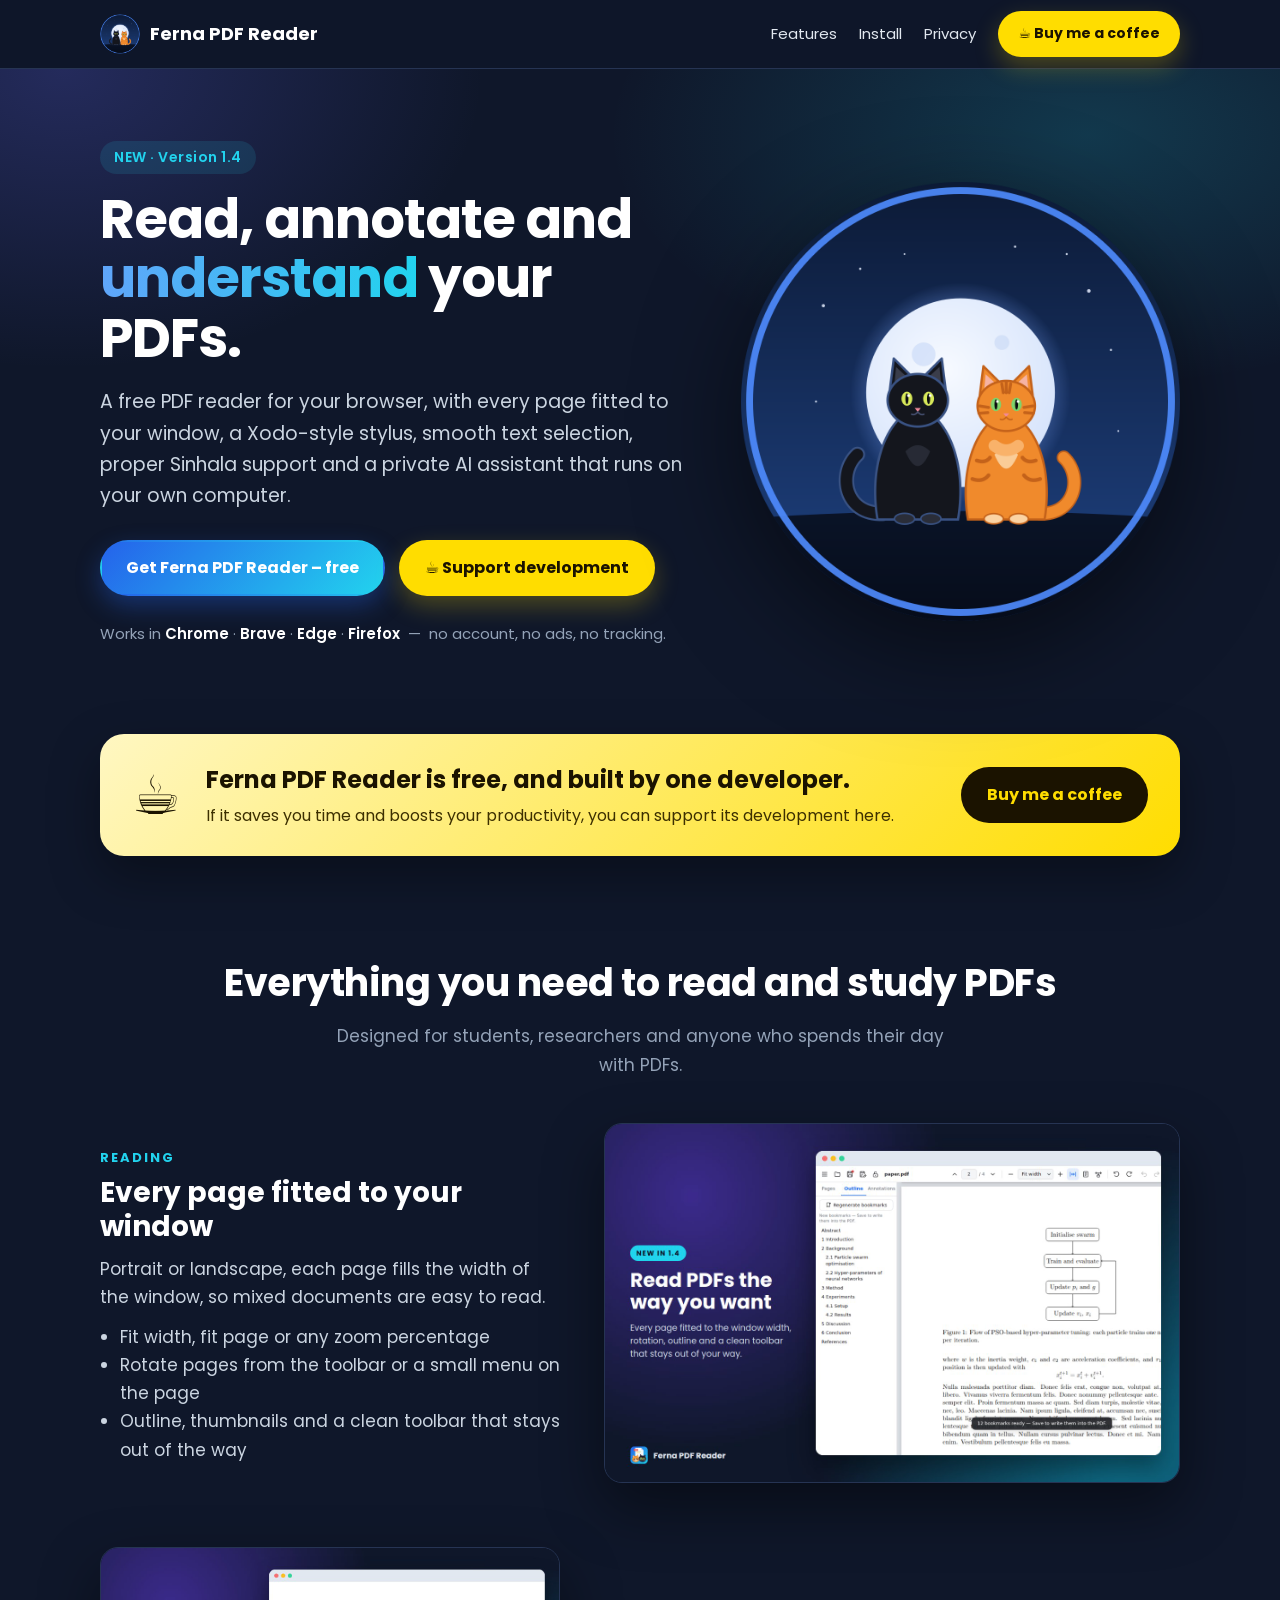
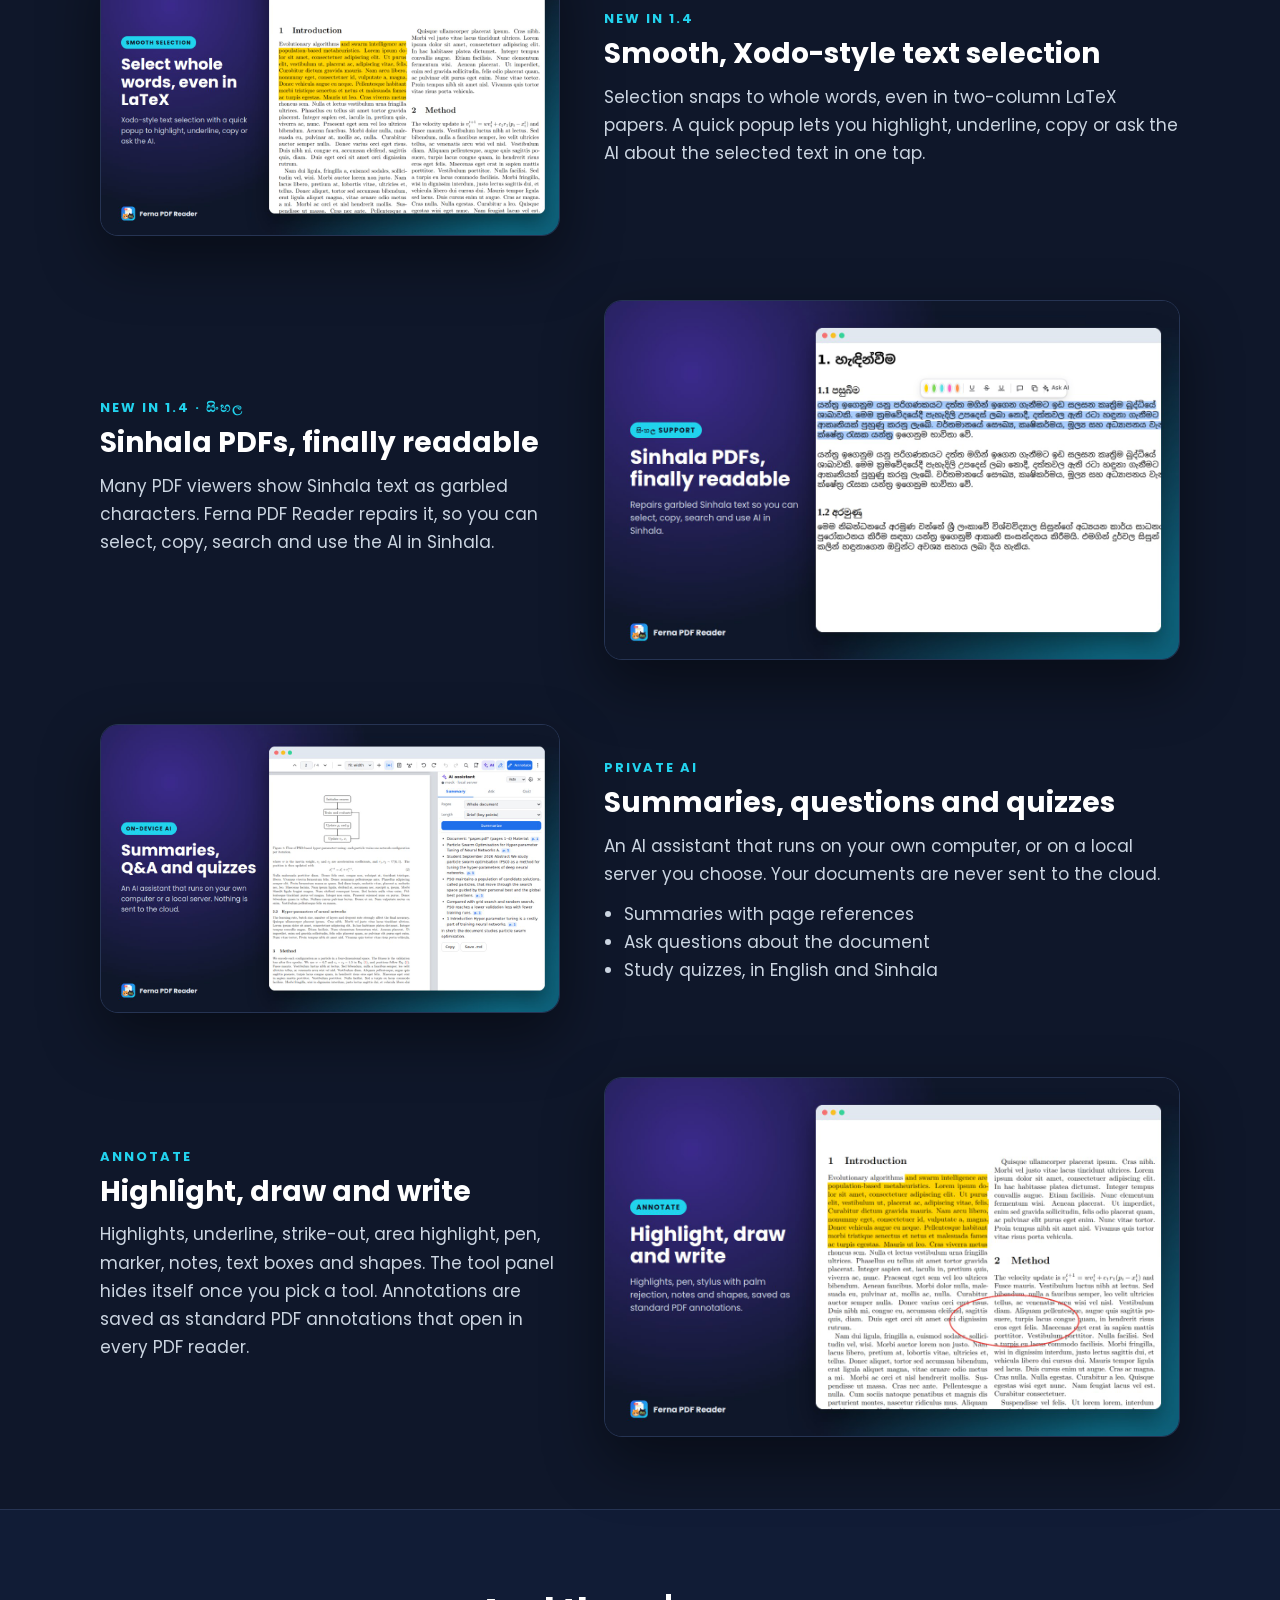
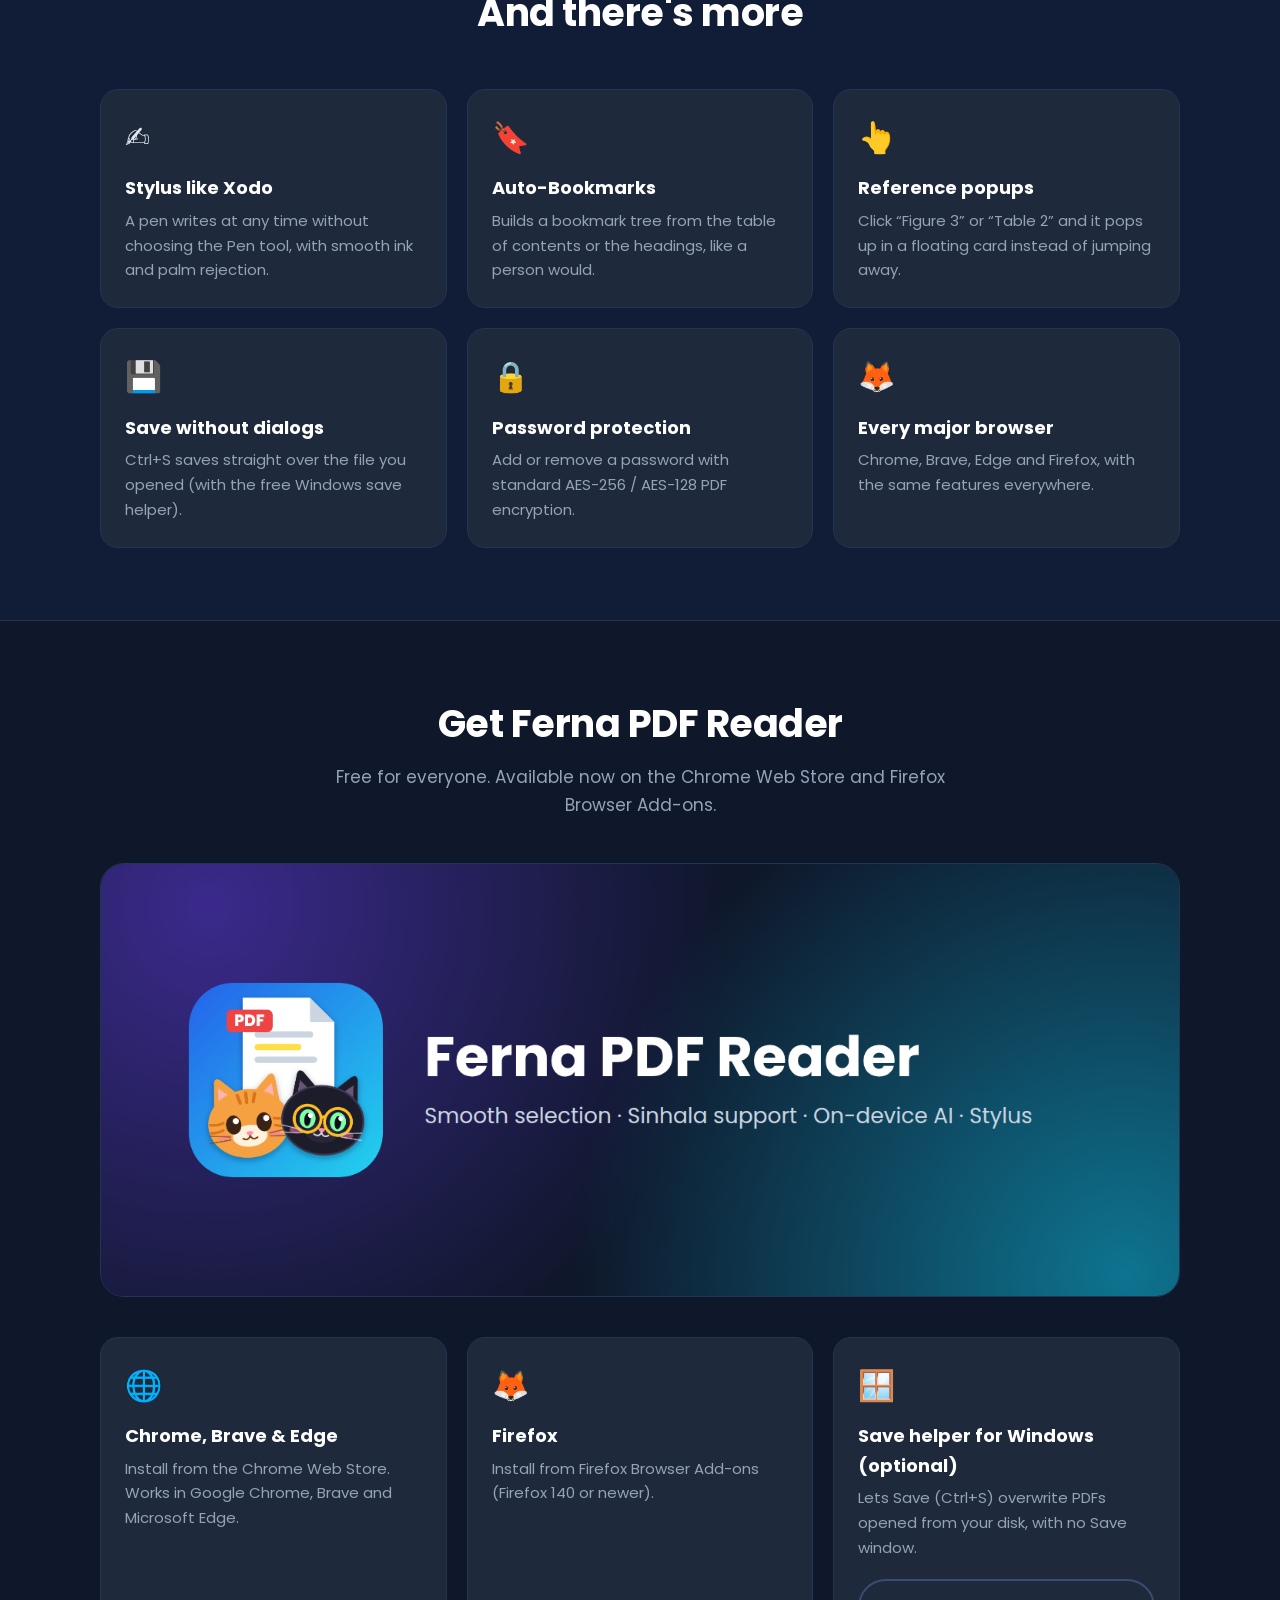
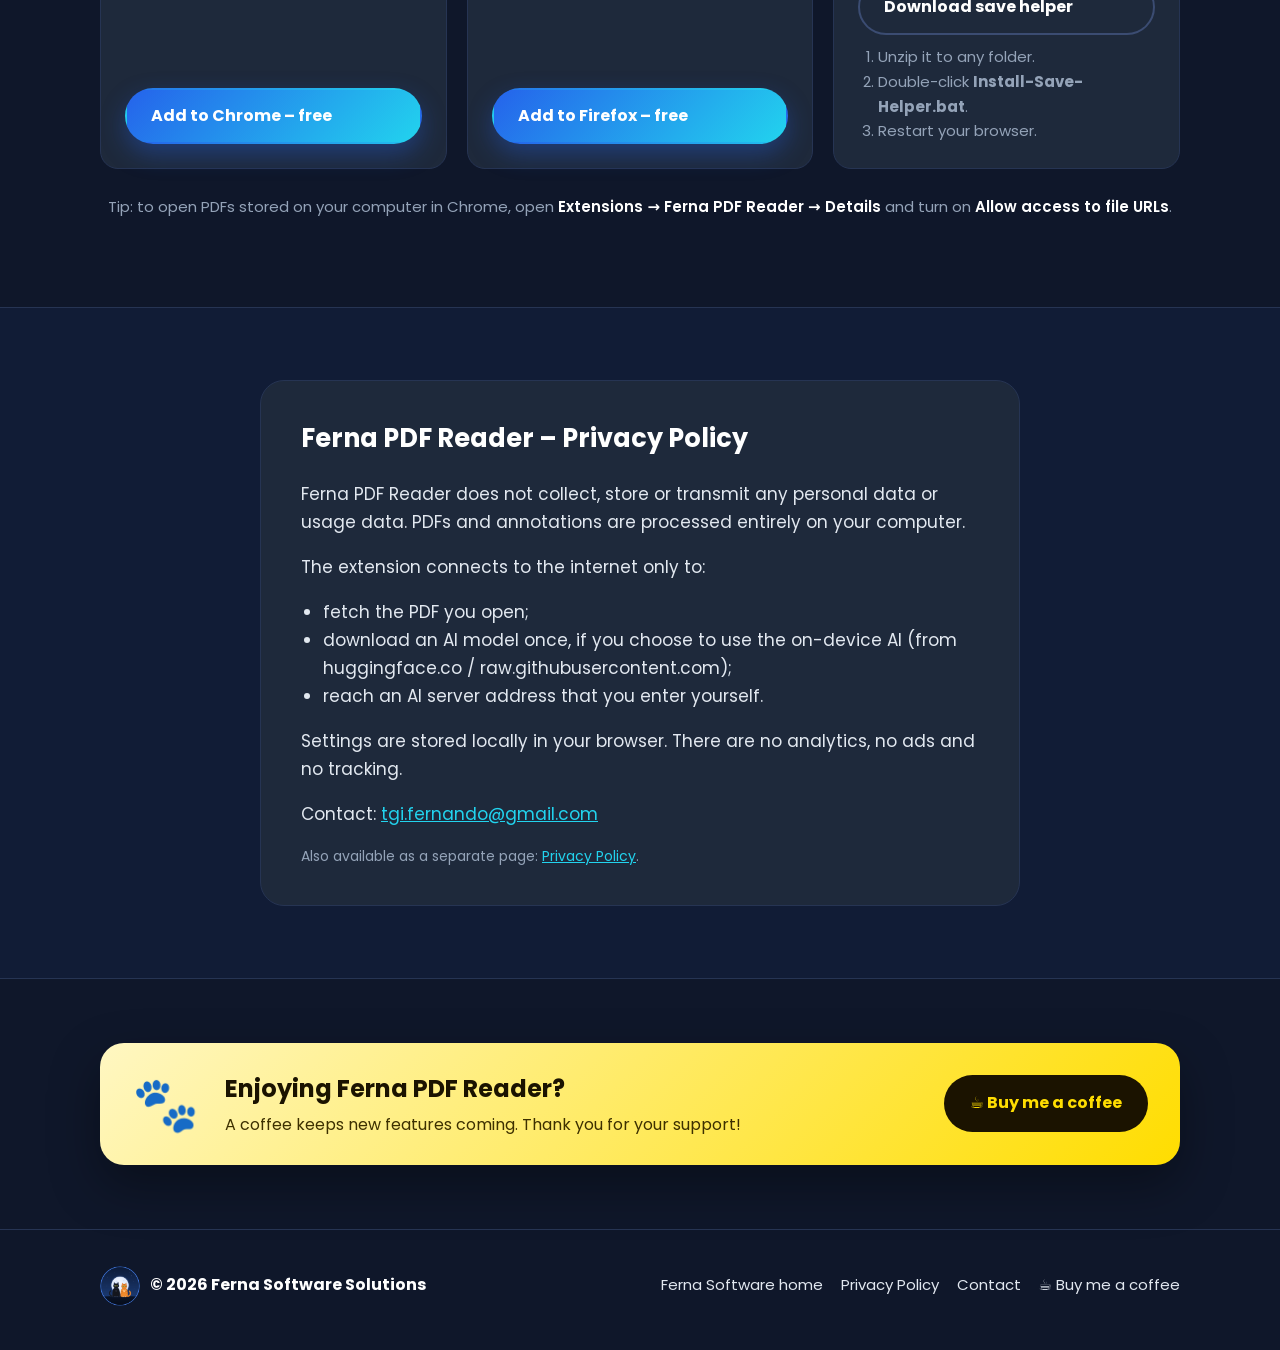
==== commit 2d5177c7: "Update index.html" ====
--- a/ferna-pdf-reader/index.html
+++ b/ferna-pdf-reader/index.html
@@ -154,7 +154,7 @@
     <div class="wrap">
       <div class="section-title">
         <h2>Get Ferna PDF Reader</h2>
-        <p>Free for everyone. Now live on the Chrome Web Store; the Firefox add-on is on its way.</p>
+        <p>Free for everyone. Available now on the Chrome Web Store and Firefox Browser Add-ons.</p>
       </div>
       <div class="banner"><img src="assets/ferna-pdf-reader-banner.png" alt="Ferna PDF Reader – Smooth selection, Sinhala support, on-device AI, stylus"></div>
       <div class="install">
@@ -168,7 +168,7 @@
           <div class="ic">🦊</div>
           <h4>Firefox</h4>
           <p>Install from Firefox Browser Add-ons (Firefox 140 or newer).</p>
-          <span class="badge-soon">Firefox Add-ons – coming soon</span>
+          <a class="btn btn-primary" href="https://addons.mozilla.org/en-US/firefox/addon/ferna-pdf-reader/" target="_blank" rel="noopener">Add to Firefox – free</a>
         </div>
         <div class="card">
           <div class="ic">🪟</div>
